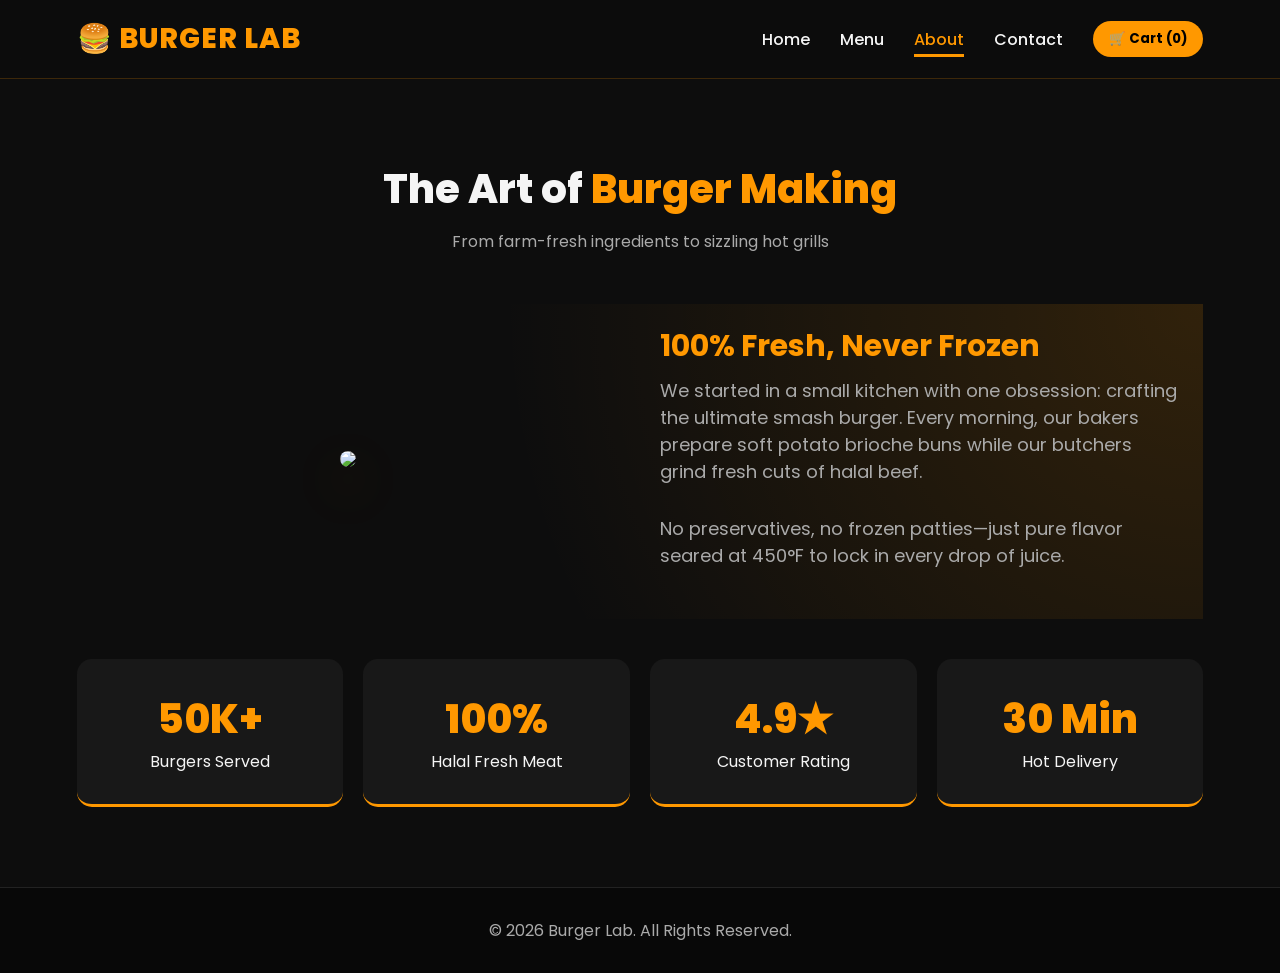
==== about.html @ 0683363f "My Website" ====
<!DOCTYPE html>
<html>
<head>
    <meta charset="UTF-8">
    <meta name="viewport" content="width=device-width, initial-scale=1.0">
    <title>About</title>
    <link rel="stylesheet" href="style.css">
</head>
<body>

    <header>
        <a href="index.html" class="logo">🍔 BURGER LAB</a>
        <nav>
            <ul>
                <li><a href="index.html">Home</a></li>
                <li><a href="menu.html">Menu</a></li>
                <li><a href="about.html" class="active">About</a></li>
                <li><a href="contact.html">Contact</a></li>
                <li><button class="cart-btn" onclick="toggleCart()">🛒 Cart (<span id="cart-count">0</span>)</button></li>
            </ul>
        </nav>
    </header>

    <div class="container reveal">
        <div class="section-heading">The Art of <span>Burger Making</span></div>
        <p class="section-sub">From farm-fresh ingredients to sizzling hot grills</p>

        <div class="hero" style="min-height: auto; padding: 20px 0;">
            <div class="hero-img">
                <img src="https://images.unsplash.com/photo-1550547660-d9450f859349?w=700">
            </div>
            <div class="hero-text">
                <div class="card-title" style="font-size: 30px; color: #ff9800;">100% Fresh, Never Frozen</div>
                <p>We started in a small kitchen with one obsession: crafting the ultimate smash burger. Every morning, our bakers prepare soft potato brioche buns while our butchers grind fresh cuts of halal beef.</p>
                <p>No preservatives, no frozen patties—just pure flavor seared at 450°F to lock in every drop of juice.</p>
            </div>
        </div>

        <div class="stats-grid reveal">
            <div class="stat-box">
                <div class="stat-num">50K+</div>
                <p>Burgers Served</p>
            </div>
            <div class="stat-box">
                <div class="stat-num">100%</div>
                <p>Halal Fresh Meat</p>
            </div>
            <div class="stat-box">
                <div class="stat-num">4.9★</div>
                <p>Customer Rating</p>
            </div>
            <div class="stat-box">
                <div class="stat-num">30 Min</div>
                <p>Hot Delivery</p>
            </div>
        </div>
    </div>

    <div class="cart-modal" id="cart-modal">
        <div>
            <div class="cart-header">
                <h3>Your Order</h3>
                <button class="close-cart" onclick="toggleCart()">&times;</button>
            </div>
            <div class="cart-items" id="cart-items"></div>
        </div>
        <div>
            <div style="display:flex; justify-content:space-between; font-size:20px; font-weight:bold; margin-bottom:15px;">
                <span>Total:</span>
                <span id="cart-total" style="color:#ff9800;">Rs. 0</span>
            </div>
            <button class="btn" style="width:100%;" onclick="checkoutOrder()">Confirm Order</button>
        </div>
    </div>

    <footer>
        <p>&copy; 2026 Burger Lab. All Rights Reserved.</p>
    </footer>

    <script src="script.js"></script>
</body>
</html>
---- style.css ----
@import url('https://fonts.googleapis.com/css2?family=Poppins:wght@300;400;600;700;800&display=swap');

* {
    margin: 0;
    padding: 0;
    box-sizing: border-box;
    font-family: 'Poppins', sans-serif;
    scroll-behavior: smooth;
}

:root {
    --primary: #ff9800;
    --primary-dark: #e65100;
    --bg-dark: #0d0d0d;
    --card-bg: #181818;
    --text-light: #f5f5f5;
    --text-muted: #aaaaaa;
}

body {
    background-color: var(--bg-dark);
    color: var(--text-light);
    overflow-x: hidden;
}

/* Navbar with Glassmorphism */
header {
    position: sticky;
    top: 0;
    z-index: 1000;
    background: rgba(13, 13, 13, 0.85);
    backdrop-filter: blur(12px);
    padding: 18px 6%;
    display: flex;
    justify-content: space-between;
    align-items: center;
    border-bottom: 1px solid rgba(255, 152, 0, 0.2);
}

.logo {
    font-size: 28px;
    font-weight: 800;
    color: var(--primary);
    text-decoration: none;
    letter-spacing: 1px;
    display: flex;
    align-items: center;
    gap: 8px;
}

nav ul {
    list-style: none;
    display: flex;
    gap: 30px;
    align-items: center;
}

nav a {
    color: var(--text-light);
    text-decoration: none;
    font-weight: 500;
    position: relative;
    transition: 0.3s;
}

nav a::after {
    content: '';
    position: absolute;
    width: 0;
    height: 3px;
    bottom: -6px;
    left: 0;
    background-color: var(--primary);
    transition: width 0.3s ease;
}

nav a:hover::after, nav a.active::after {
    width: 100%;
}

nav a:hover, nav a.active {
    color: var(--primary);
}

.cart-btn {
    background: var(--primary);
    color: #000;
    padding: 8px 16px;
    border-radius: 30px;
    font-weight: 700;
    cursor: pointer;
    border: none;
    transition: transform 0.2s;
}

.cart-btn:hover {
    transform: scale(1.08);
}

/* Hero Section with Floating Animation */
.hero {
    min-height: 88vh;
    display: flex;
    align-items: center;
    justify-content: space-between;
    padding: 40px 6%;
    background: radial-gradient(circle at top right, rgba(255, 152, 0, 0.15), transparent 60%);
    gap: 40px;
    flex-wrap: wrap;
}

.hero-text {
    flex: 1;
    min-width: 300px;
    animation: slideLeft 1s ease forwards;
}

.badge {
    background: rgba(255, 152, 0, 0.15);
    color: var(--primary);
    padding: 6px 15px;
    border-radius: 20px;
    font-size: 14px;
    font-weight: 600;
    display: inline-block;
    margin-bottom: 15px;
    border: 1px solid var(--primary);
}

.hero-title {
    font-size: 56px;
    font-weight: 800;
    line-height: 1.15;
    margin-bottom: 20px;
}

.hero-title span {
    color: var(--primary);
}

.hero-text p {
    color: var(--text-muted);
    font-size: 18px;
    margin-bottom: 30px;
    max-width: 520px;
}

.btn-group {
    display: flex;
    gap: 15px;
    flex-wrap: wrap;
}

.btn {
    background: linear-gradient(45deg, var(--primary), var(--primary-dark));
    color: #000;
    padding: 14px 32px;
    border-radius: 50px;
    text-decoration: none;
    font-weight: 700;
    transition: 0.3s;
    box-shadow: 0 8px 25px rgba(255, 152, 0, 0.35);
    border: none;
    cursor: pointer;
    display: inline-block;
}

.btn:hover {
    transform: translateY(-4px);
    box-shadow: 0 12px 30px rgba(255, 152, 0, 0.6);
}

.btn-outline {
    background: transparent;
    color: var(--text-light);
    border: 2px solid var(--primary);
    box-shadow: none;
}

.btn-outline:hover {
    background: var(--primary);
    color: #000;
}

.hero-img {
    flex: 1;
    min-width: 300px;
    text-align: center;
}

.hero-img img {
    width: 100%;
    max-width: 500px;
    border-radius: 25px;
    box-shadow: 0 20px 50px rgba(255, 152, 0, 0.25);
    animation: floatBurger 4s ease-in-out infinite;
}

/* Keyframe Animations */
@keyframes floatBurger {
    0%, 100% { transform: translateY(0px) rotate(0deg); }
    50% { transform: translateY(-18px) rotate(1.5deg); }
}

@keyframes slideLeft {
    from { opacity: 0; transform: translateX(-50px); }
    to { opacity: 1; transform: translateX(0); }
}

/* Scroll Reveal Class */
.reveal {
    opacity: 0;
    transform: translateY(40px);
    transition: all 0.8s ease;
}

.reveal.active {
    opacity: 1;
    transform: translateY(0);
}

/* Container & Titles */
.container {
    padding: 80px 6%;
}

.section-heading {
    text-align: center;
    font-size: 40px;
    font-weight: 800;
    margin-bottom: 10px;
}

.section-heading span {
    color: var(--primary);
}

.section-sub {
    text-align: center;
    color: var(--text-muted);
    margin-bottom: 50px;
}

/* Filter Buttons */
.filter-tabs {
    display: flex;
    justify-content: center;
    gap: 15px;
    margin-bottom: 40px;
    flex-wrap: wrap;
}

.filter-btn {
    background: var(--card-bg);
    color: var(--text-light);
    border: 1px solid #333;
    padding: 10px 24px;
    border-radius: 30px;
    cursor: pointer;
    font-weight: 600;
    transition: 0.3s;
}

.filter-btn.active, .filter-btn:hover {
    background: var(--primary);
    color: #000;
    border-color: var(--primary);
}

/* Cards Grid */
.grid {
    display: grid;
    grid-template-columns: repeat(auto-fit, minmax(290px, 1fr));
    gap: 30px;
}

.card {
    background: var(--card-bg);
    border-radius: 20px;
    overflow: hidden;
    border: 1px solid #262626;
    transition: all 0.4s ease;
    position: relative;
}

.card:hover {
    transform: translateY(-12px);
    border-color: var(--primary);
    box-shadow: 0 15px 35px rgba(255, 152, 0, 0.2);
}

.card-img-box {
    overflow: hidden;
    height: 230px;
    position: relative;
}

.card-img-box img {
    width: 100%;
    height: 100%;
    object-fit: cover;
    transition: transform 0.5s ease;
}

.card:hover .card-img-box img {
    transform: scale(1.12);
}

.tag {
    position: absolute;
    top: 15px;
    left: 15px;
    background: var(--primary);
    color: #000;
    padding: 4px 12px;
    border-radius: 20px;
    font-size: 12px;
    font-weight: 700;
}

.card-body {
    padding: 22px;
}

.card-title {
    font-size: 22px;
    font-weight: 700;
    margin-bottom: 8px;
}

.card-desc {
    color: var(--text-muted);
    font-size: 14px;
    margin-bottom: 20px;
}

.card-footer {
    display: flex;
    justify-content: space-between;
    align-items: center;
}

.price {
    font-size: 22px;
    font-weight: 800;
    color: var(--primary);
}

.add-btn {
    background: #262626;
    color: #fff;
    border: 1px solid var(--primary);
    padding: 8px 18px;
    border-radius: 25px;
    cursor: pointer;
    font-weight: 600;
    transition: 0.3s;
}

.add-btn:hover {
    background: var(--primary);
    color: #000;
}

/* Promo Banner */
.promo-banner {
    background: linear-gradient(rgba(0,0,0,0.75), rgba(0,0,0,0.75)), url('https://images.unsplash.com/photo-1550547660-d9450f859349?w=1400') center/cover fixed;
    padding: 90px 6%;
    text-align: center;
    border-top: 1px solid #333;
    border-bottom: 1px solid #333;
}

/* Stats Box */
.stats-grid {
    display: grid;
    grid-template-columns: repeat(auto-fit, minmax(200px, 1fr));
    gap: 20px;
    text-align: center;
    margin-top: 40px;
}

.stat-box {
    background: var(--card-bg);
    padding: 30px;
    border-radius: 15px;
    border-bottom: 3px solid var(--primary);
}

.stat-num {
    font-size: 40px;
    font-weight: 800;
    color: var(--primary);
}

/* Cart Sidebar Modal */
.cart-modal {
    position: fixed;
    top: 0;
    right: -400px;
    width: 350px;
    height: 100vh;
    background: #141414;
    border-left: 2px solid var(--primary);
    z-index: 2000;
    padding: 25px;
    transition: right 0.4s ease;
    display: flex;
    flex-direction: column;
    justify-content: space-between;
}

.cart-modal.open {
    right: 0;
}

.cart-header {
    display: flex;
    justify-content: space-between;
    align-items: center;
    border-bottom: 1px solid #333;
    padding-bottom: 15px;
}

.close-cart {
    background: none;
    border: none;
    color: #fff;
    font-size: 24px;
    cursor: pointer;
}

.cart-items {
    flex: 1;
    overflow-y: auto;
    margin: 20px 0;
}

.cart-item {
    display: flex;
    justify-content: space-between;
    align-items: center;
    background: #1f1f1f;
    padding: 10px;
    border-radius: 8px;
    margin-bottom: 10px;
}

/* Contact Form */
.contact-wrapper {
    display: grid;
    grid-template-columns: repeat(auto-fit, minmax(300px, 1fr));
    gap: 40px;
}

form {
    display: flex;
    flex-direction: column;
    gap: 15px;
}

input, textarea, select {
    padding: 14px;
    border-radius: 10px;
    border: 1px solid #333;
    background: var(--card-bg);
    color: #fff;
    font-size: 15px;
}

input:focus, textarea:focus {
    outline: none;
    border-color: var(--primary);
}

footer {
    background: #080808;
    text-align: center;
    padding: 30px;
    border-top: 1px solid #222;
    color: var(--text-muted);
}
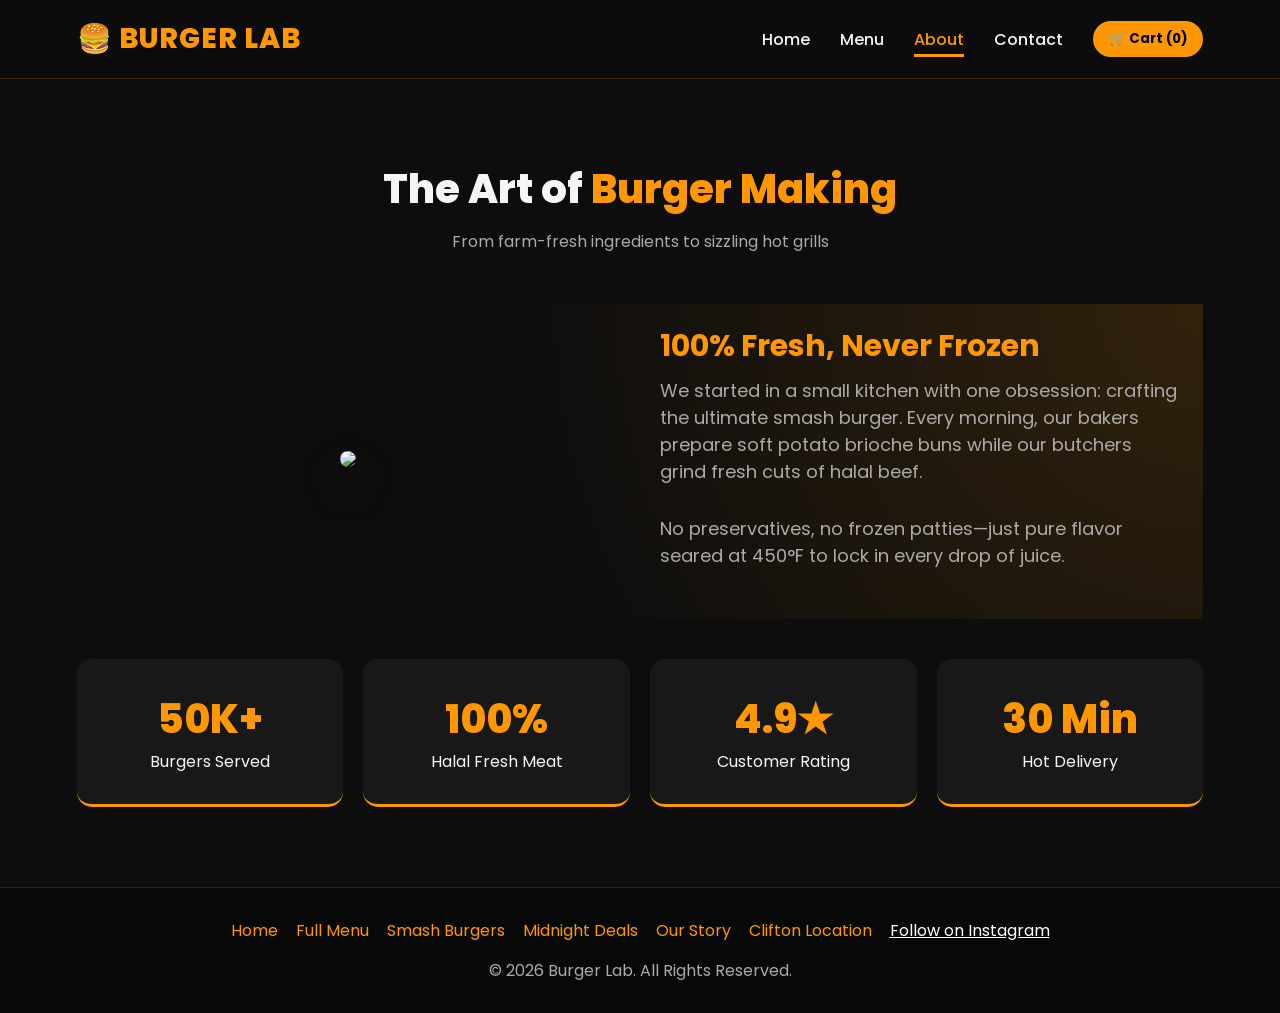
==== commit d7e4457c: "completed all seo fixes: h1 tags, content, icons, and footer links" ====
--- a/about.html
+++ b/about.html
@@ -1,10 +1,13 @@
 <!DOCTYPE html>
-<html>
+<html lang="en">
 <head>
     <meta charset="UTF-8">
     <meta name="viewport" content="width=device-width, initial-scale=1.0">
-    <title>About</title>
-    <link rel="stylesheet" href="style.css">
+ <title>Our Story, Fresh Halal Beef & Homemade Brioche Buns | Burger Lab</title>
+ <meta name="description" content="Learn the story behind Burger Lab. We bake fresh brioche buns every morning and grind 100% halal prime beef cuts daily for an unforgettable burger experience.">
+ <link rel="icon" type="image/png" href="https://images.unsplash.com/photo-1568901346375-23c9450c58cd?w=100">
+   <link rel="apple-touch-icon" href="https://images.unsplash.com/photo-1568901346375-23c9450c58cd?w=180"> 
+ <link rel="stylesheet" href="style.css">
 </head>
 <body>
 
@@ -73,10 +76,18 @@
         </div>
     </div>
 
-    <footer>
+   <footer style="padding: 30px 20px; text-align: center;">
+        <div style="margin-bottom: 15px; display: flex; justify-content: center; gap: 18px; flex-wrap: wrap;">
+            <a href="index.html" style="color: #ff9800; text-decoration: none;">Home</a>
+            <a href="menu.html" style="color: #ff9800; text-decoration: none;">Full Menu</a>
+            <a href="menu.html#burgers" style="color: #ff9800; text-decoration: none;">Smash Burgers</a>
+            <a href="menu.html#deals" style="color: #ff9800; text-decoration: none;">Midnight Deals</a>
+            <a href="about.html" style="color: #ff9800; text-decoration: none;">Our Story</a>
+            <a href="contact.html" style="color: #ff9800; text-decoration: none;">Clifton Location</a>
+            <a href="https://www.instagram.com" target="_blank" rel="noopener noreferrer" style="color: #fff; text-decoration: underline;">Follow on Instagram</a>
+        </div>
         <p>&copy; 2026 Burger Lab. All Rights Reserved.</p>
     </footer>
-
     <script src="script.js"></script>
 </body>
 </html>
